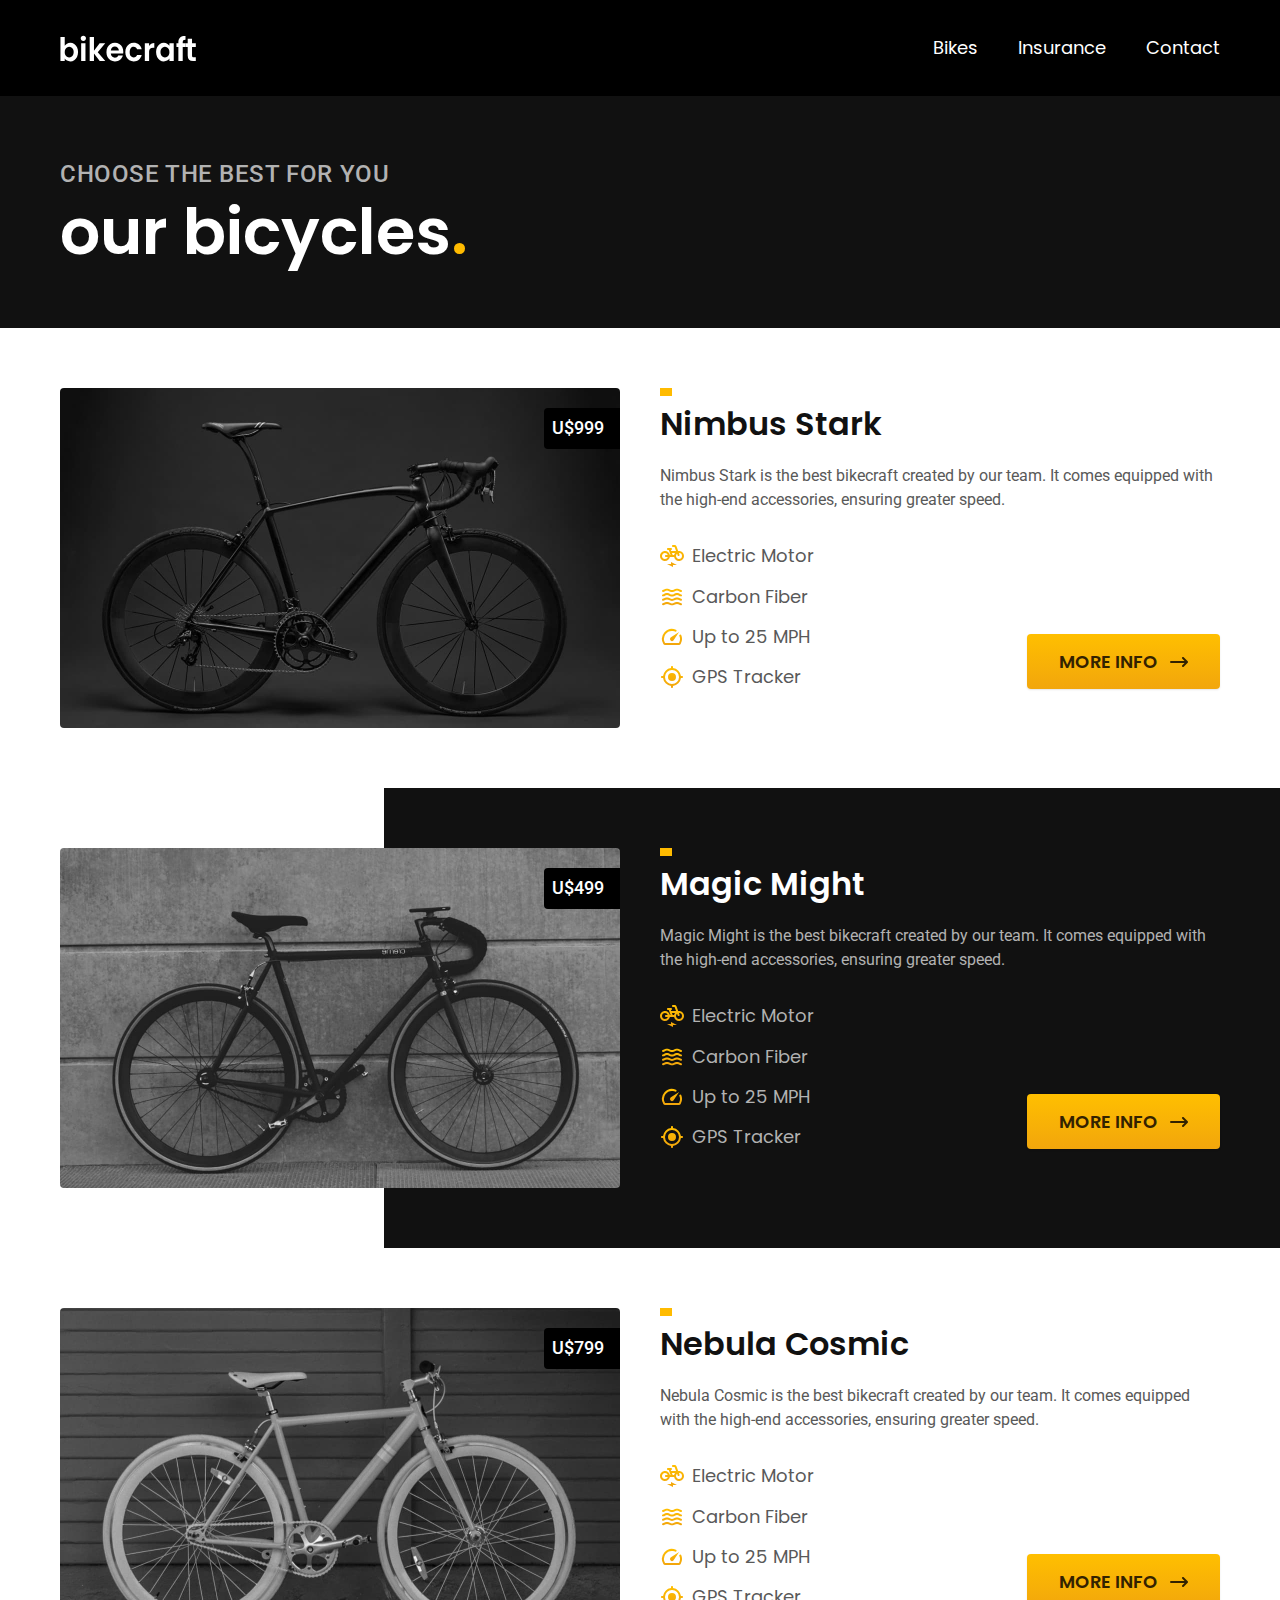
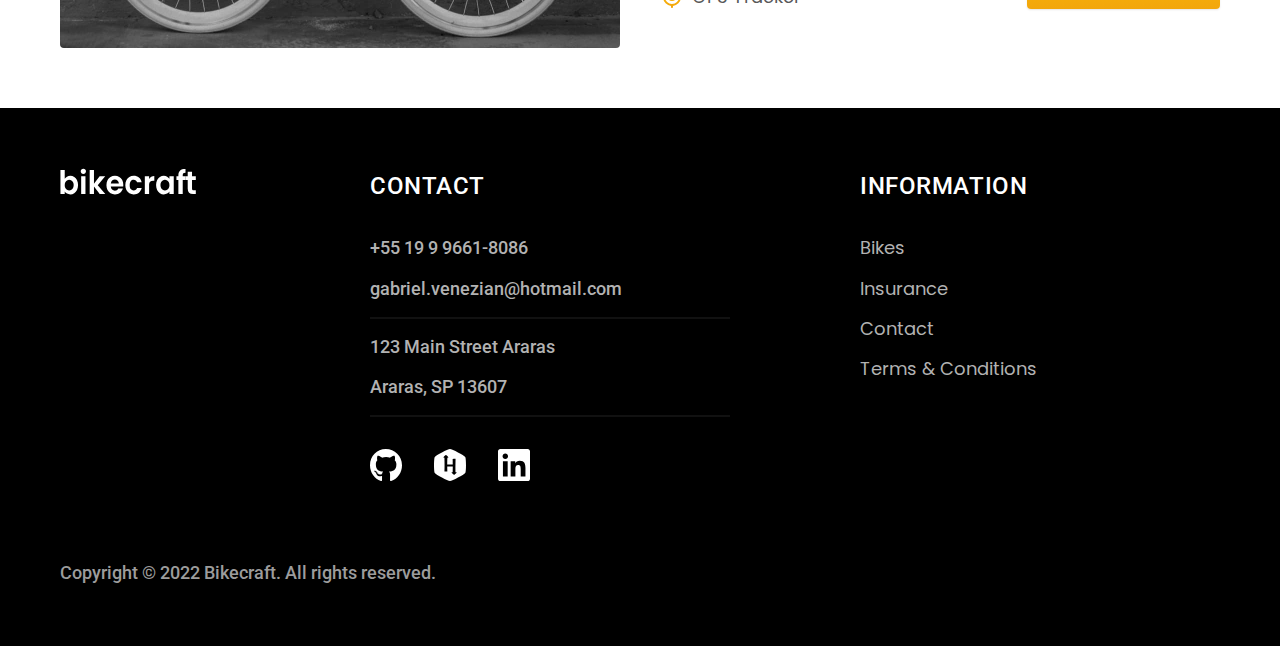
==== bikes.html @ d77b4c76 "Add bikes page" ====
<!DOCTYPE html>
<html lang="en">

<head>
  <meta charset="UTF-8">
  <meta http-equiv="X-UA-Compatible" content="IE=edge">
  <meta name="viewport" content="width=device-width, initial-scale=1.0">
  <title>Bikes | Bikecraft</title>
  <meta name="description" content="Bikecraft bikes available to buy.">
  <link rel="stylesheet" href="./styles/style.css">
  <link rel="preconnect" href="https://fonts.googleapis.com">
  <link rel="preconnect" href="https://fonts.gstatic.com" crossorigin>
  <link href="https://fonts.googleapis.com/css2?family=Merriweather:ital,wght@1,900&family=Poppins:wght@400;600&family=Roboto:wght@400;500&display=swap" rel="stylesheet">
</head>

<body id="bikes">
  <header class="header-bg">
    <div class="header container">
      <a href="./"><img src="./images/logo/bikecraft.svg" width="136" height="32" alt="Bikecraft"></a>
      <nav aria-label="primary">
        <ul class="header-menu font-1-m clr-0">
          <li><a href="./bikes.html">Bikes</a></li>
          <li><a href="./insurance.html">Insurance</a></li>
          <li><a href="./contact.html">Contact</a></li>
        </ul>
      </nav>
    </div>
  </header>

  <main>
    <div class="title-bg">
      <div class="title container">
        <p class="font-2-l-b clr-5">Choose the best for you</p>
        <h1 class="font-1-xxl clr-0">our bicycles<span class="clr-p1">.</span></h1>
      </div>
    </div>
    <div>
      <div class="bikes container">
        <div class="bikes-img">
          <img src="./images/bikes/nimbus.jpg" alt="">
          <span class="font-2-m clr-0">U$999</span>
        </div>
        <div class="bikes-content">
          <h2 class="font-1-xl">Nimbus Stark</h2>
          <p class="font-2-s clr-8">Nimbus Stark is the best bikecraft created by our team. It comes equipped with the high-end accessories, ensuring greater speed.</p>
          <ul class="font-1-m clr-8">
            <li><img src="./images/icons/electric.svg" alt="">Electric Motor</li>
            <li><img src="./images/icons/carbon.svg" alt="">Carbon Fiber</li>
            <li><img src="./images/icons/speedometer.svg" alt="">Up to 25 MPH</li>
            <li><img src="./images/icons/tracker.svg" alt="">GPS Tracker</li>
          </ul>
          <a class="btn arrow" href="./bikes/nebula.html">More Info</a>
        </div>
      </div>
    </div>
    <div class="bikes-bg">
      <div class="bikes container">
        <div class="bikes-img">
          <img src="./images/bikes/magic.jpg" alt="">
          <span class="font-2-m clr-0">U$499</span>
        </div>
        <div class="bikes-content">
          <h2 class="font-1-xl clr-0">Magic Might</h2>
          <p class="font-2-s clr-5">Magic Might is the best bikecraft created by our team. It comes equipped with the high-end accessories, ensuring greater speed.</p>
          <ul class="font-1-m clr-5">
            <li><img src="./images/icons/electric.svg" alt="">Electric Motor</li>
            <li><img src="./images/icons/carbon.svg" alt="">Carbon Fiber</li>
            <li><img src="./images/icons/speedometer.svg" alt="">Up to 25 MPH</li>
            <li><img src="./images/icons/tracker.svg" alt="">GPS Tracker</li>
          </ul>
          <a class="btn arrow" href="./bikes/magic.html">More Info</a>
        </div>
      </div>
    </div>
    <div>
      <div class="bikes container">
        <div class="bikes-img">
          <img src="./images/bikes/nebula.jpg" alt="">
          <span class="font-2-m clr-0">U$799</span>
        </div>
        <div class="bikes-content">
          <h2 class="font-1-xl">Nebula Cosmic</h2>
          <p class="font-2-s clr-8">Nebula Cosmic is the best bikecraft created by our team. It comes equipped with the high-end accessories, ensuring greater speed.</p>
          <ul class="font-1-m clr-8">
            <li><img src="./images/icons/electric.svg" alt="">Electric Motor</li>
            <li><img src="./images/icons/carbon.svg" alt="">Carbon Fiber</li>
            <li><img src="./images/icons/speedometer.svg" alt="">Up to 25 MPH</li>
            <li><img src="./images/icons/tracker.svg" alt="">GPS Tracker</li>
          </ul>
          <a class="btn arrow" href="./bikes/nebula.html">More Info</a>
        </div>
      </div>
    </div>
  </main>

  <footer class="footer-bg">
    <div class="footer container">
      <img src="./images/logo/bikecraft.svg" width="136" height="32" alt="Bikecraft">
      <div class="footer-contact">
        <h3 class="font-2-l-b clr-0">Contact</h3>
        <ul class="font-2-m clr-5">
          <li><a href="tel:+5502119996618086">+55 19 9 9661-8086</a></li>
          <li><a href="mailto:gabriel.venezian@hotmail.com">gabriel.venezian@hotmail.com</a></li>
          <li>123 Main Street Araras</li>
          <li>Araras, SP 13607</li>
        </ul>
        <div class="footer-network">
          <a href="https://github.com/gabriel-venezian/">
            <img src="./images/networks/github.svg" onmouseover="this.src='./images/networks/github-p.svg'" onmouseout="this.src='./images/networks/github.svg'" alt="GitHub">
          </a>
          <a href="https://www.hackerrank.com/gabriel_venezian/">
            <img src="./images/networks/hackerrank.svg" onmouseover="this.src='./images/networks/hackerrank-p.svg'" onmouseout="this.src='./images/networks/hackerrank.svg'" alt="HackerRank">
          </a>
          <a href="https://www.linkedin.com/in/gabriel-venezian/">
            <img src="./images/networks/linkedin.svg" onmouseover="this.src='./images/networks/linkedin-p.svg'" onmouseout="this.src='./images/networks/linkedin.svg'" alt="LinkedIn">
          </a>
        </div>
      </div>
      <div class="footer-information">
        <h3 class="font-2-l-b clr-0">Information</h3>
        <nav>
          <ul class="font-1-m clr-5">
            <li><a href="./bikes.html">Bikes</a></li>
            <li><a href="./insurance.html">Insurance</a></li>
            <li><a href="./contact.html">Contact</a></li>
            <li><a href="./terms.html">Terms & Conditions</a></li>
          </ul>
        </nav>
      </div>
      <p class="footer-copy font-2-m clr-6">Copyright © 2022 Bikecraft. All rights reserved.</p>
    </div>
  </footer>

  <script type="text/javascript" src="./scripts/script.js"></script>
</body>

</html>
---- styles/style.css ----
@import url("./global/global.css");
@import url("./utilities/typography.css");
@import url("./utilities/colors.css");
@import url("./global/header.css");
@import url("./utilities/components.css");
@import url("./home/introduction.css");
@import url("./bikes/bikes-list.css");
@import url("./home/technology.css");
@import url("./home/partners.css");
@import url("./home/testimonial.css");
@import url("./insurance/insurance.css");
@import url("./global/footer.css");
@import url("./terms/terms.css");
@import url("./bikes/bikes.css");
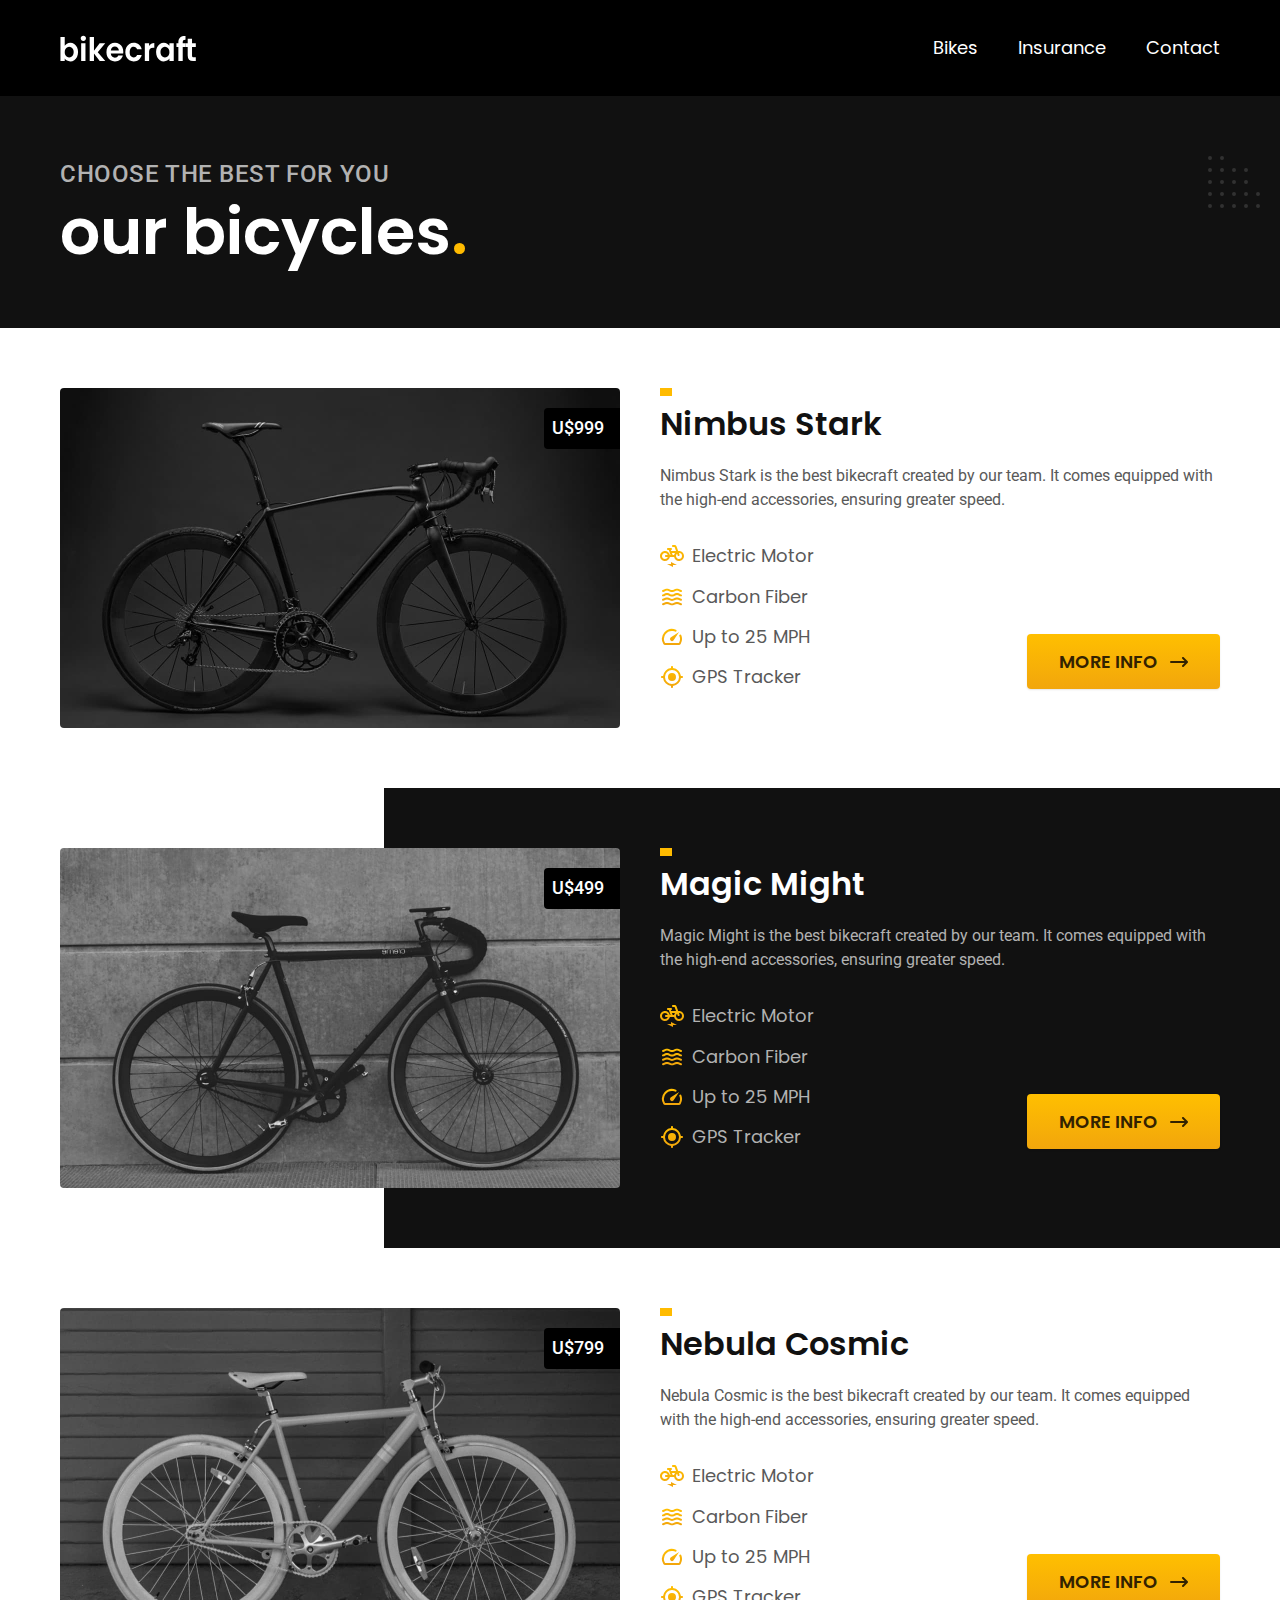
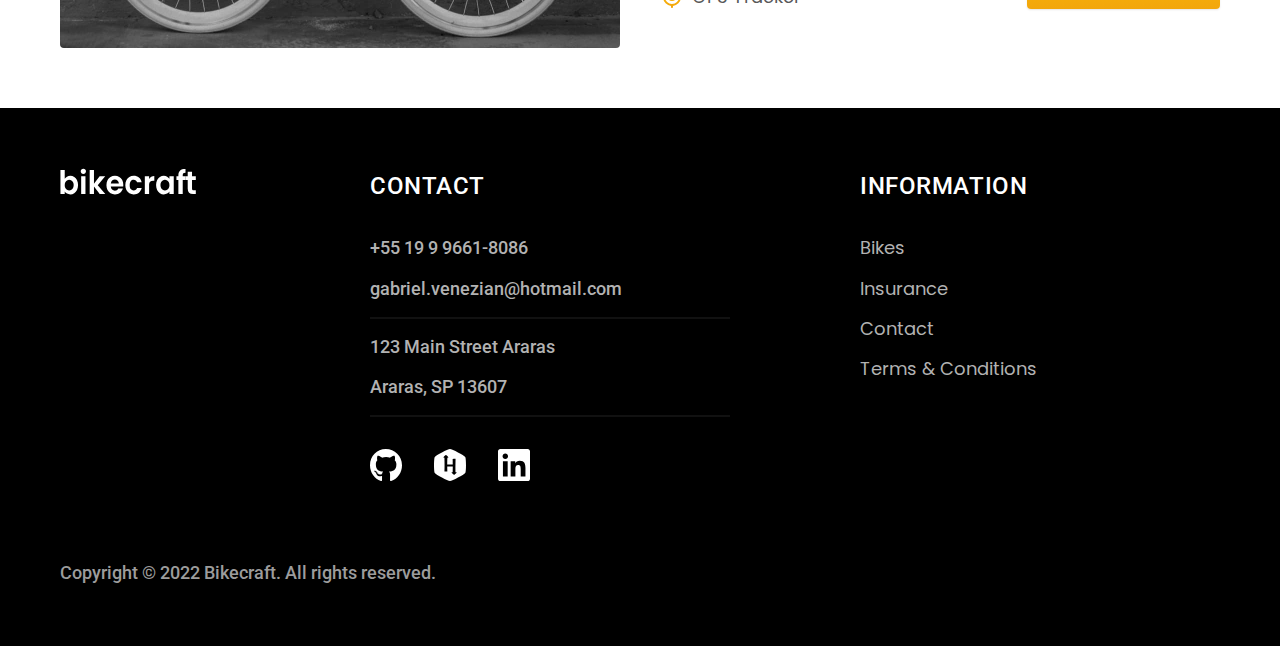
==== commit c5f740ad: "Add decorators in several pages, code optimization" ====
--- a/bikes.html
+++ b/bikes.html
@@ -7,6 +7,7 @@
   <meta name="viewport" content="width=device-width, initial-scale=1.0">
   <title>Bikes | Bikecraft</title>
   <meta name="description" content="Bikecraft bikes available to buy.">
+  <link rel="preload" href="./styles/style.css" as="style">
   <link rel="stylesheet" href="./styles/style.css">
   <link rel="preconnect" href="https://fonts.googleapis.com">
   <link rel="preconnect" href="https://fonts.gstatic.com" crossorigin>
@@ -49,7 +50,7 @@
             <li><img src="./images/icons/speedometer.svg" alt="">Up to 25 MPH</li>
             <li><img src="./images/icons/tracker.svg" alt="">GPS Tracker</li>
           </ul>
-          <a class="btn arrow" href="./bikes/nebula.html">More Info</a>
+          <a class="btn arrow" href="./bikes/nimbus.html">More Info</a>
         </div>
       </div>
     </div>
--- a/styles/style.css
+++ b/styles/style.css
@@ -1,14 +1,41 @@
+/* First to load */
 @import url("./global/global.css");
 @import url("./utilities/typography.css");
 @import url("./utilities/colors.css");
+
+/* Global */
 @import url("./global/header.css");
+@import url("./global/footer.css");
+
+/* Utilities */
 @import url("./utilities/components.css");
+@import url("./utilities/form.css");
+
+/* Home */
 @import url("./home/introduction.css");
-@import url("./bikes/bikes-list.css");
 @import url("./home/technology.css");
 @import url("./home/partners.css");
 @import url("./home/testimonial.css");
+
+/* Bikes */
+@import url("./bikes/bikes-list.css");
+@import url("./bikes/bikes.css");
+
+/* Bike */
+@import url("./bike/bike.css");
+@import url("./bike/bike-insurance.css");
+
+/* Insurance */
 @import url("./insurance/insurance.css");
-@import url("./global/footer.css");
+@import url("./insurance/advantages.css");
+@import url("./insurance/faq.css");
+
+/* Contact */
+@import url("./contact/contact.css");
+@import url("./contact/stores.css");
+
+/* Budget */
+@import url("./budget/budget.css");
+
+/* Terms & Conditions */
 @import url("./terms/terms.css");
-@import url("./bikes/bikes.css");
--- a/styles/style.css
+++ b/styles/style.css
@@ -1,14 +1,41 @@
+/* First to load */
 @import url("./global/global.css");
 @import url("./utilities/typography.css");
 @import url("./utilities/colors.css");
+
+/* Global */
 @import url("./global/header.css");
+@import url("./global/footer.css");
+
+/* Utilities */
 @import url("./utilities/components.css");
+@import url("./utilities/form.css");
+
+/* Home */
 @import url("./home/introduction.css");
-@import url("./bikes/bikes-list.css");
 @import url("./home/technology.css");
 @import url("./home/partners.css");
 @import url("./home/testimonial.css");
+
+/* Bikes */
+@import url("./bikes/bikes-list.css");
+@import url("./bikes/bikes.css");
+
+/* Bike */
+@import url("./bike/bike.css");
+@import url("./bike/bike-insurance.css");
+
+/* Insurance */
 @import url("./insurance/insurance.css");
-@import url("./global/footer.css");
+@import url("./insurance/advantages.css");
+@import url("./insurance/faq.css");
+
+/* Contact */
+@import url("./contact/contact.css");
+@import url("./contact/stores.css");
+
+/* Budget */
+@import url("./budget/budget.css");
+
+/* Terms & Conditions */
 @import url("./terms/terms.css");
-@import url("./bikes/bikes.css");
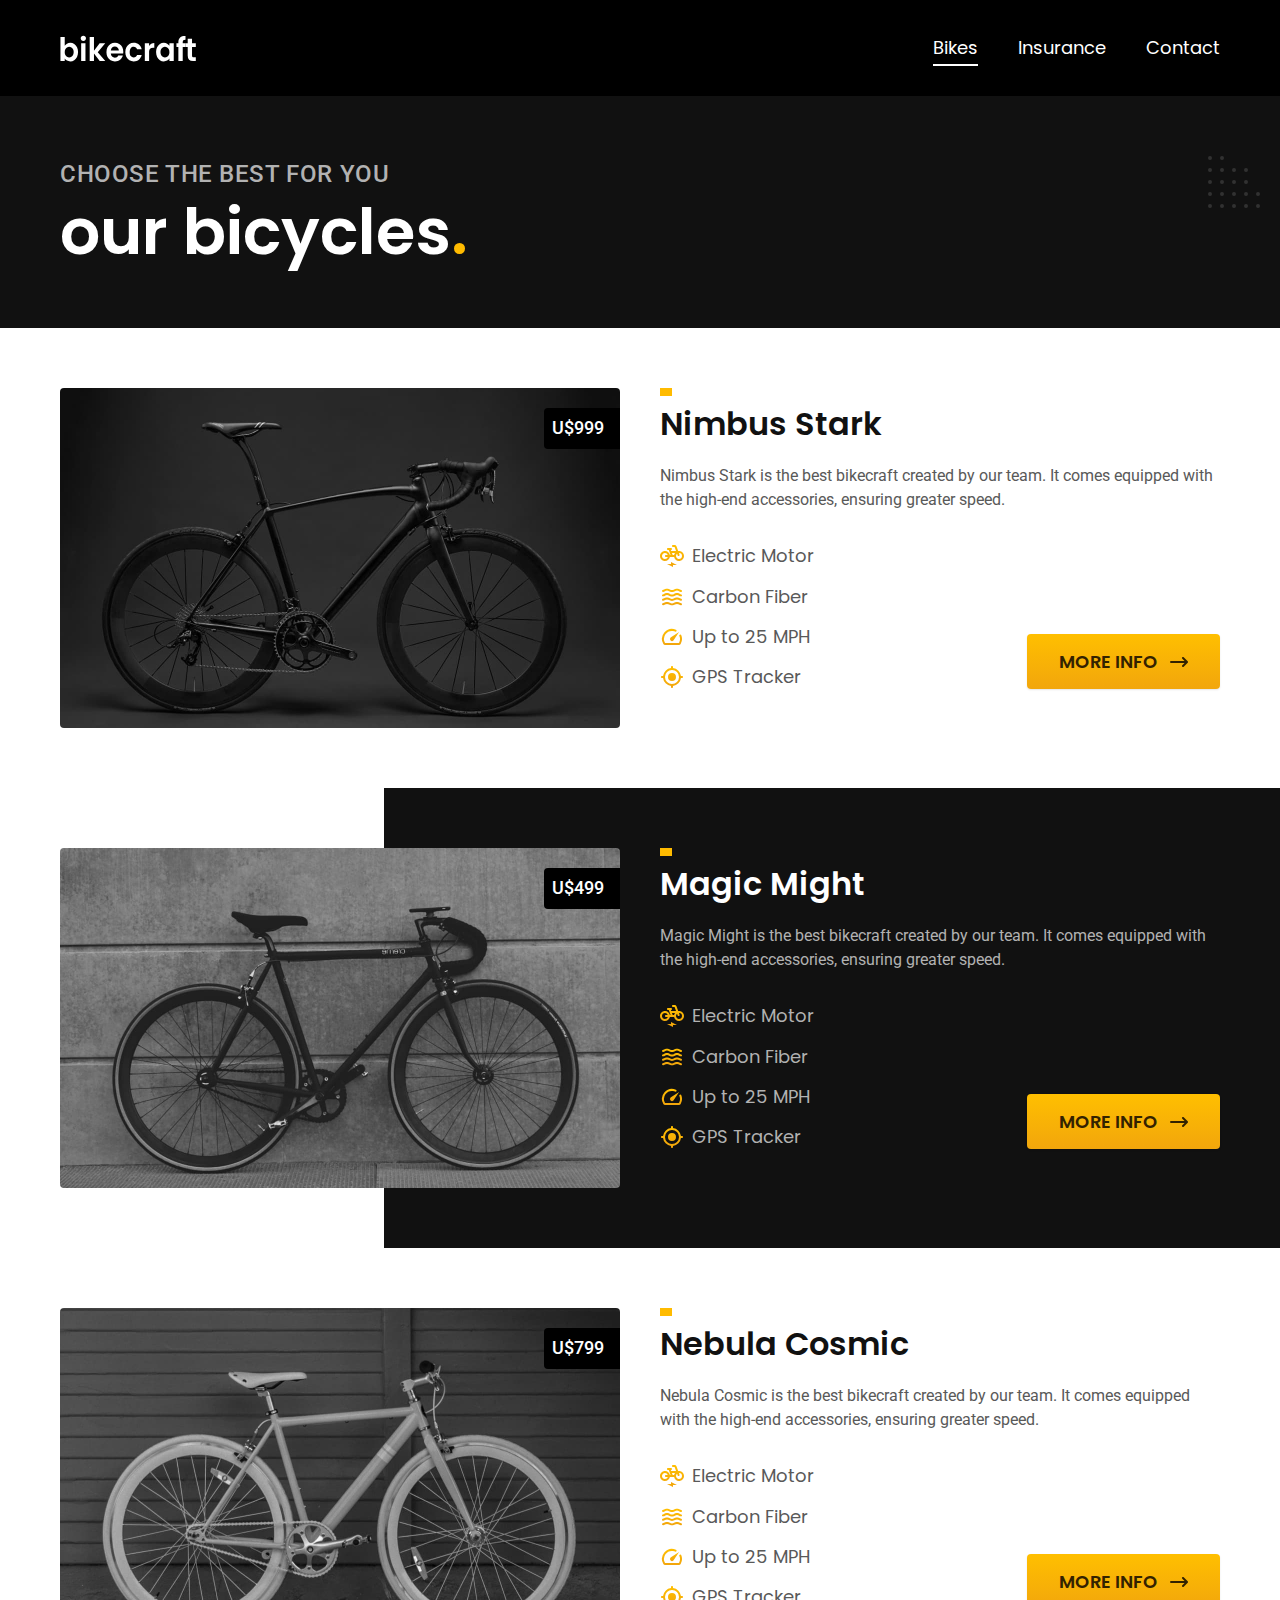
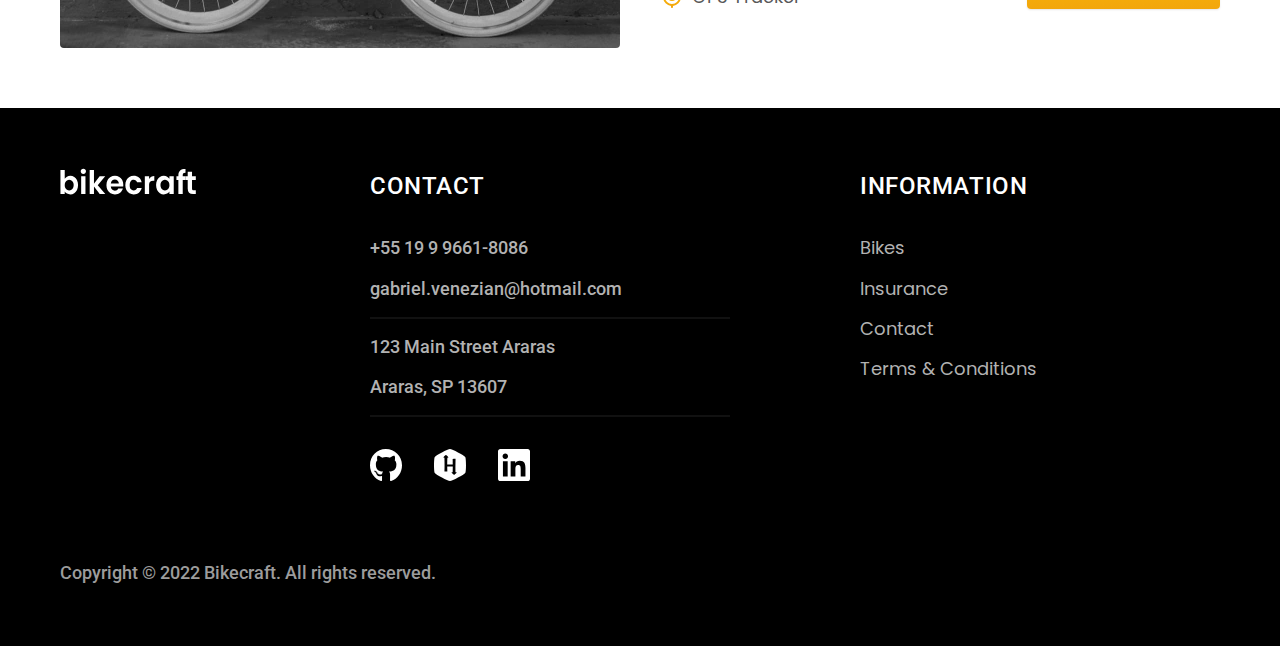
==== commit 2c7791b4: "Add simple animation plugin" ====
--- a/bikes.html
+++ b/bikes.html
@@ -12,6 +12,8 @@
   <link rel="preconnect" href="https://fonts.googleapis.com">
   <link rel="preconnect" href="https://fonts.gstatic.com" crossorigin>
   <link href="https://fonts.googleapis.com/css2?family=Merriweather:ital,wght@1,900&family=Poppins:wght@400;600&family=Roboto:wght@400;500&display=swap" rel="stylesheet">
+  <script>document.documentElement.classListAdd('javascript');</script>
+  <script>document.documentElement.classList.add('js');</script>
 </head>
 
 <body id="bikes">
--- a/styles/style.css
+++ b/styles/style.css
@@ -2,6 +2,7 @@
 @import url("./global/global.css");
 @import url("./utilities/typography.css");
 @import url("./utilities/colors.css");
+@import url("./utilities/animation.css");
 
 /* Global */
 @import url("./global/header.css");
--- a/styles/style.css
+++ b/styles/style.css
@@ -2,6 +2,7 @@
 @import url("./global/global.css");
 @import url("./utilities/typography.css");
 @import url("./utilities/colors.css");
+@import url("./utilities/animation.css");
 
 /* Global */
 @import url("./global/header.css");
